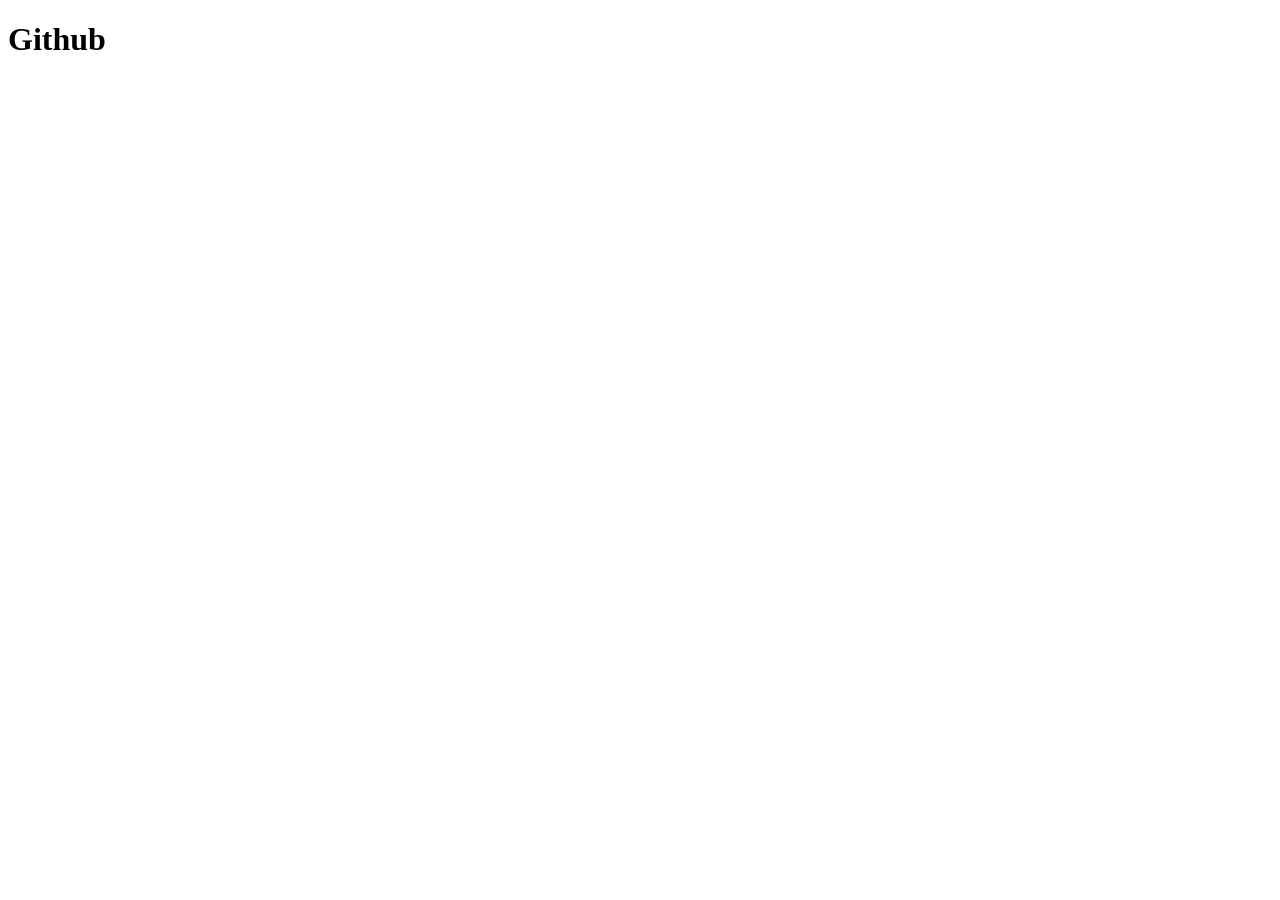
==== index.html @ 8daf271f "Create index.html" ====
<!DOCTYPE html>
<html lang="en">
<head>
    <meta charset="UTF-8">
    <meta name="viewport" content="width=device-width, initial-scale=1.0">
    <title>Document</title>
</head>
<body>
    <h1>Github</h1>
</body>
</html>
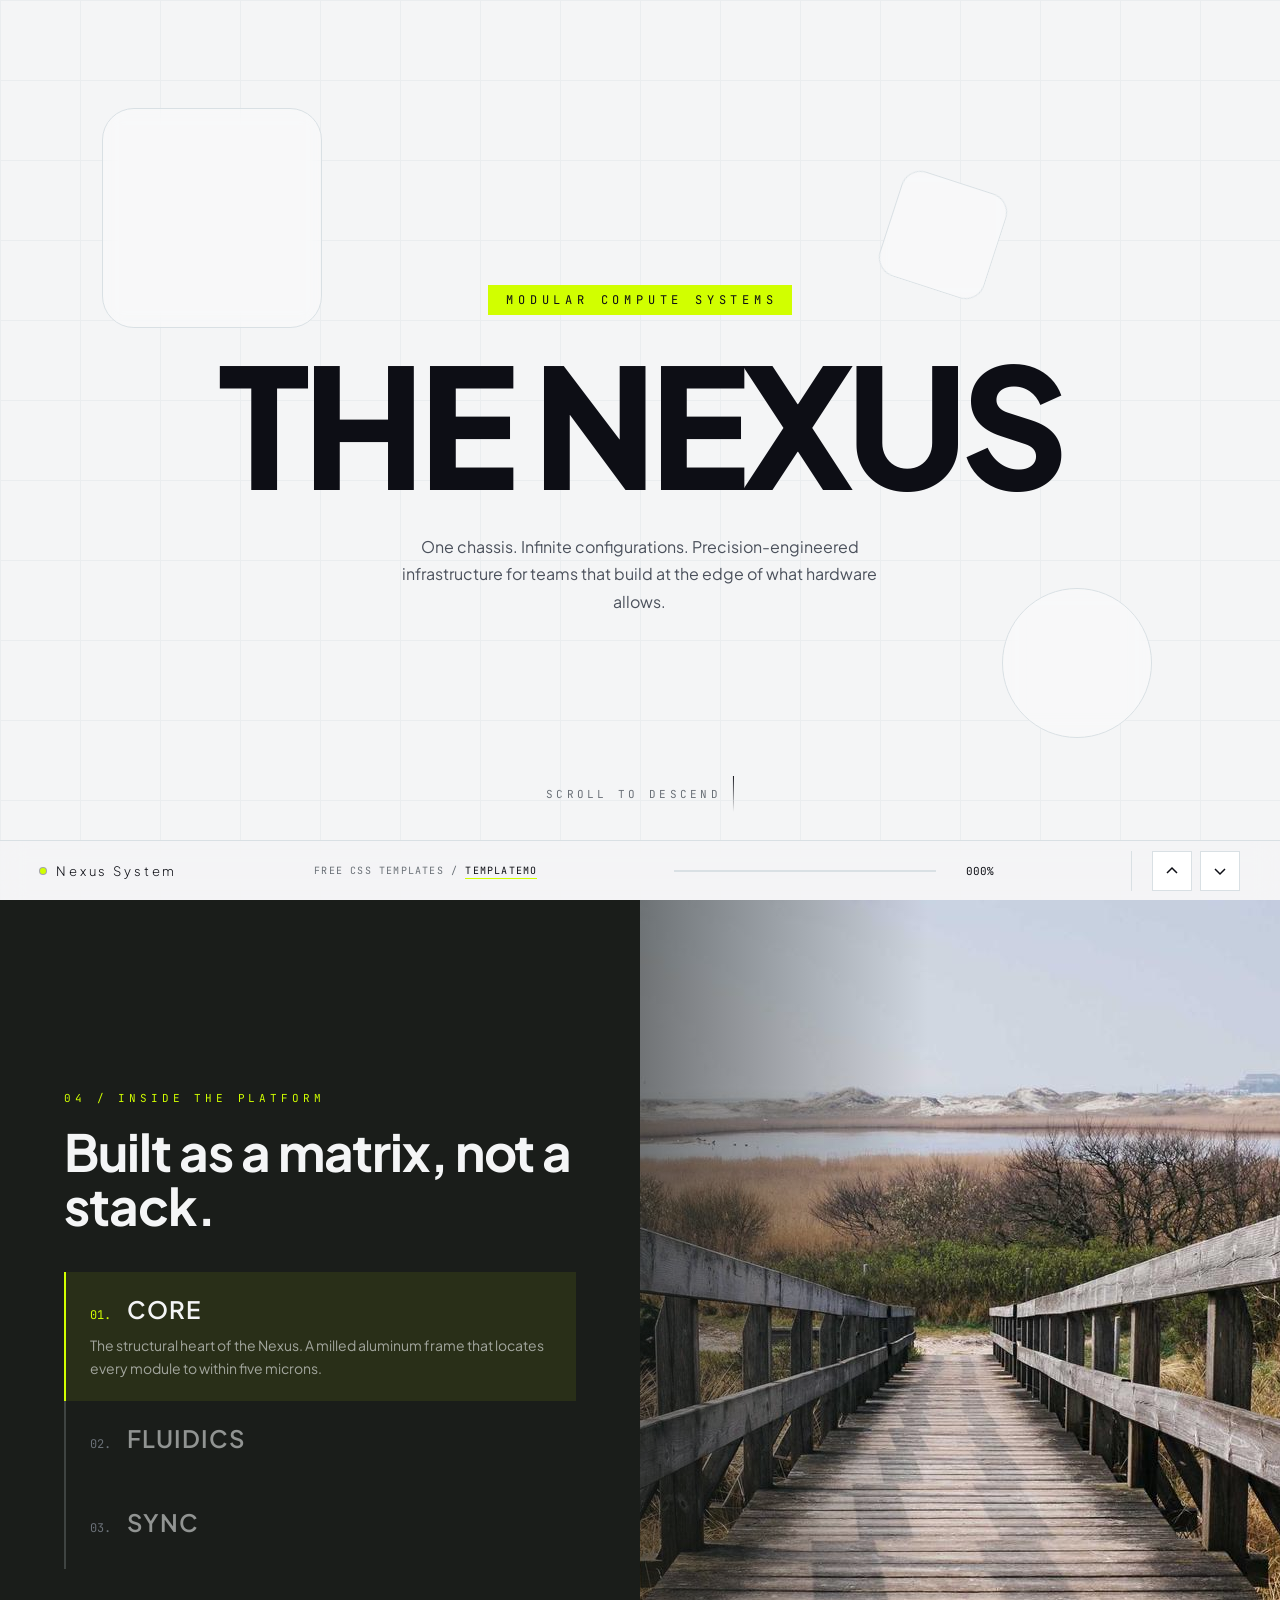
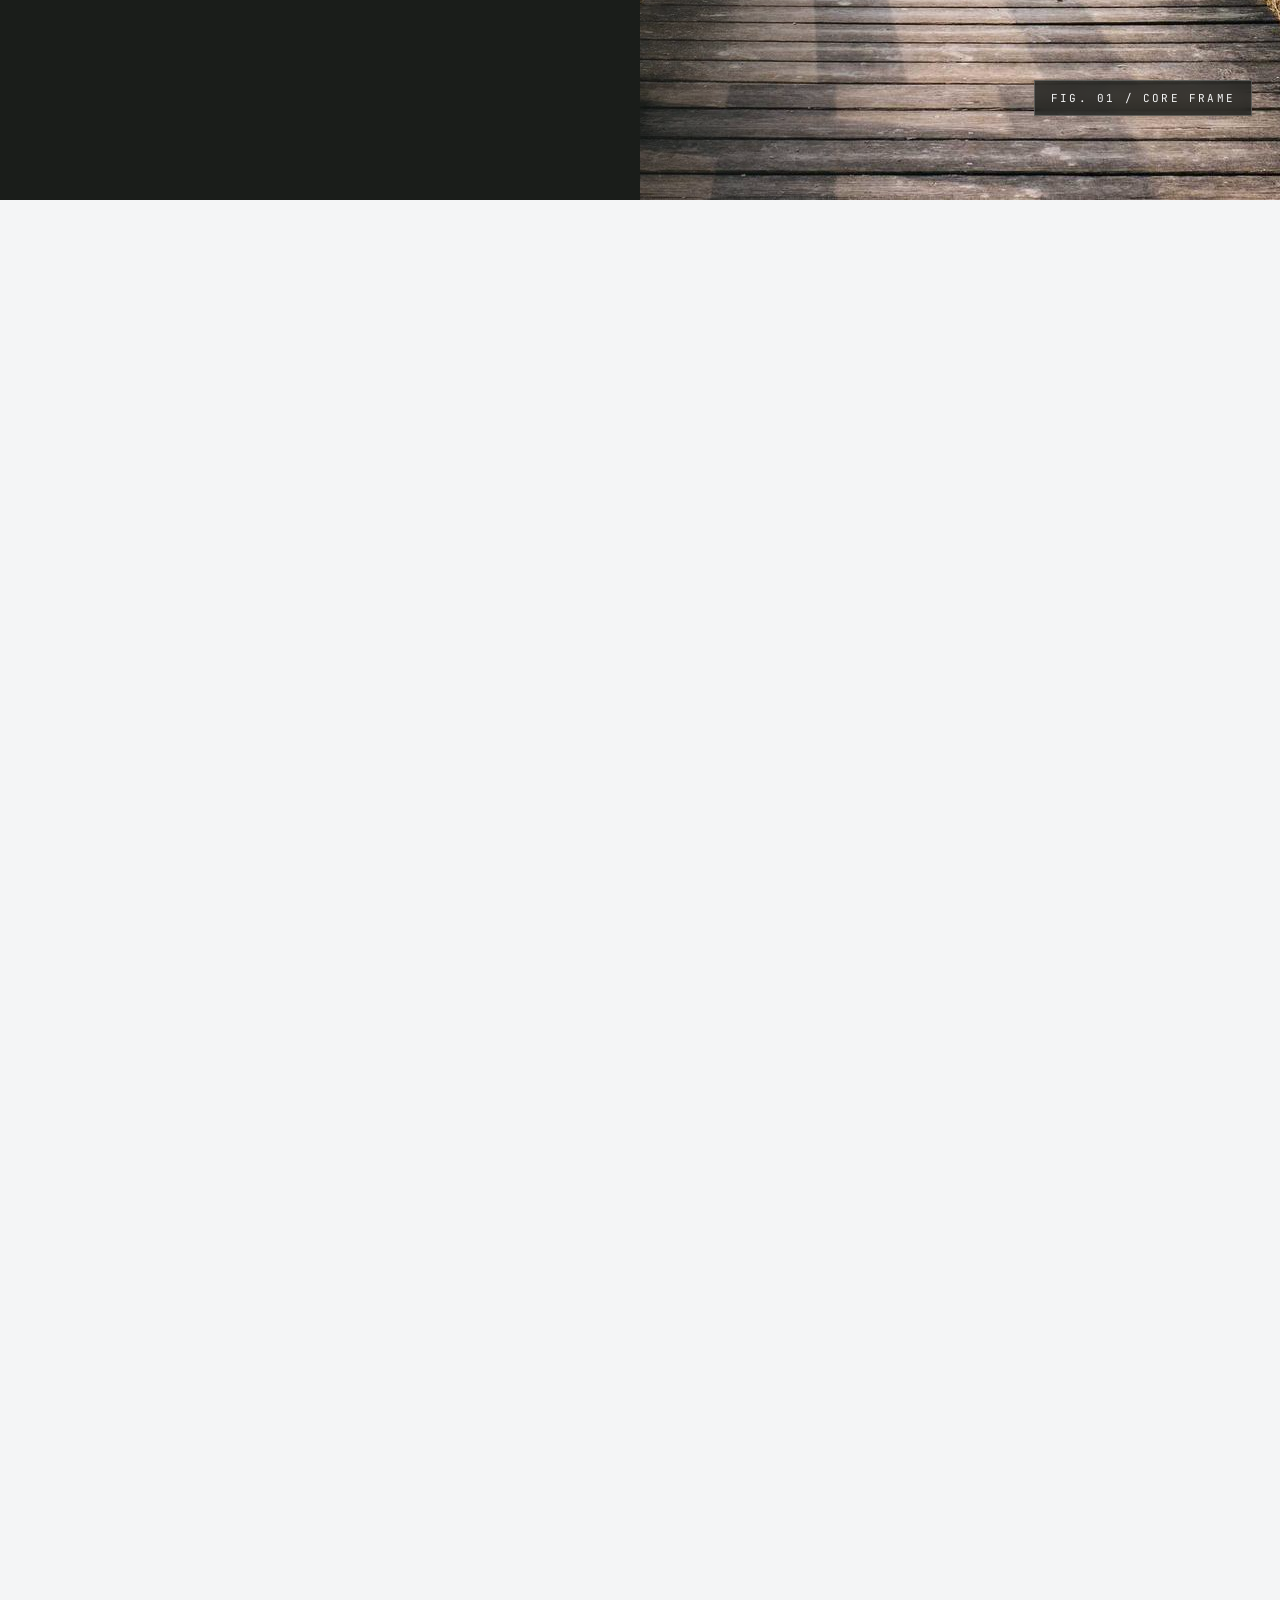
==== commit 8ae251d6: "Index Updated ! Rahul" ====
--- a/index.html
+++ b/index.html
@@ -1,11 +1,171 @@
 <!DOCTYPE html>
+<!--
+  Nexus System Template
+  https://templatemo.com/tm-629-nexus-system
+-->
 <html lang="en">
 <head>
-    <meta charset="UTF-8">
-    <meta name="viewport" content="width=device-width, initial-scale=1.0">
-    <title>Document</title>
+<meta charset="UTF-8">
+<meta name="viewport" content="width=device-width, initial-scale=1.0">
+<title>Nexus System - Industrial Tech HTML Template</title>
+<meta name="description" content="The Nexus is a Z-Depth scroll-stacking industrial tech template with a brushed titanium and acid volt design system.">
+<link rel="preconnect" href="https://fonts.googleapis.com">
+<link rel="preconnect" href="https://fonts.gstatic.com" crossorigin>
+<link href="https://fonts.googleapis.com/css2?family=Plus+Jakarta+Sans:wght@300;400;500;600;700;800&family=JetBrains+Mono:wght@400;500;700&display=swap" rel="stylesheet">
+<link rel="stylesheet" href="templatemo-629-nexus-style.css">
 </head>
 <body>
-    <h1>Github</h1>
+
+<div class="scroll-spacer" aria-hidden="true"></div>
+
+<!-- card 1: the floating hero -->
+<section class="zcard card-hero" data-card="1">
+  <div class="hero-grid" aria-hidden="true"></div>
+  <div class="glass-shape glass-a" aria-hidden="true"></div>
+  <div class="glass-shape glass-b" aria-hidden="true"></div>
+  <div class="glass-shape glass-c" aria-hidden="true"></div>
+  <div class="hero-stage">
+    <p class="hero-eyebrow">Modular Compute Systems</p>
+    <h1 class="hero-title">THE NEXUS</h1>
+    <p class="hero-sub">One chassis. Infinite configurations. Precision-engineered infrastructure for teams that build at the edge of what hardware allows.</p>
+  </div>
+  <div class="hero-scroll-hint">Scroll to descend</div>
+</section>
+
+<!-- card 2: the engineered image overlay -->
+<section class="zcard card-macro" data-card="2">
+  <img class="macro-img" src="images/nexus-macro.jpg" alt="Macro view of the Nexus core module">
+  <div class="macro-shade" aria-hidden="true"></div>
+  <div class="crosshair-v" aria-hidden="true"></div>
+  <div class="crosshair-h" aria-hidden="true"></div>
+  <div class="node-dot" aria-hidden="true"></div>
+  <div class="node-box">
+    <p class="node-box-tag">NODE / NX-07 TELEMETRY</p>
+    <div class="node-stat"><span>EFFICIENCY</span><span>98.4%</span></div>
+    <div class="node-stat"><span>THERMAL DELTA</span><span>-12.6 C</span></div>
+    <div class="node-stat"><span>SYNC LATENCY</span><span>0.8 ms</span></div>
+  </div>
+  <div class="macro-caption">
+    <span class="mono">02 / Engineered in the open</span>
+    <h2>Every micron is accounted for.</h2>
+  </div>
+</section>
+
+<!-- card 3: the kinetic accordion fold -->
+<section class="zcard card-fold" data-card="3">
+  <div class="fold-head">
+    <h2>Four systems. One spine.</h2>
+    <span class="mono">03 / Hover or tap a column</span>
+  </div>
+  <div class="accordion" id="accordion">
+    <button class="slice" type="button" aria-expanded="false">
+      <img class="slice-img" src="images/nexus-core.jpg" alt="Core processing array">
+      <div class="slice-shade" aria-hidden="true"></div>
+      <div class="slice-idle">
+        <span class="slice-num">A.01</span>
+        <span class="slice-idle-title">Core Array</span>
+        <span class="slice-num" aria-hidden="true">+</span>
+      </div>
+      <div class="slice-reveal">
+        <span class="mono">A.01 / Compute</span>
+        <h3>Core Array</h3>
+        <p>Sixty-four hot-swappable compute blades aligned on a single coherent fabric, tuned for sustained full-load operation.</p>
+      </div>
+    </button>
+    <button class="slice" type="button" aria-expanded="false">
+      <img class="slice-img" src="images/nexus-flux.jpg" alt="Liquid cooling fluidics loop">
+      <div class="slice-shade" aria-hidden="true"></div>
+      <div class="slice-idle">
+        <span class="slice-num">A.02</span>
+        <span class="slice-idle-title">Fluidics</span>
+        <span class="slice-num" aria-hidden="true">+</span>
+      </div>
+      <div class="slice-reveal">
+        <span class="mono">A.02 / Thermal</span>
+        <h3>Fluidics Loop</h3>
+        <p>A sealed dielectric loop moves heat away from silicon at the source, holding the entire rack within a two degree band.</p>
+      </div>
+    </button>
+    <button class="slice" type="button" aria-expanded="false">
+      <img class="slice-img" src="images/nexus-grid.jpg" alt="Power distribution grid">
+      <div class="slice-shade" aria-hidden="true"></div>
+      <div class="slice-idle">
+        <span class="slice-num">A.03</span>
+        <span class="slice-idle-title">Power Grid</span>
+        <span class="slice-num" aria-hidden="true">+</span>
+      </div>
+      <div class="slice-reveal">
+        <span class="mono">A.03 / Energy</span>
+        <h3>Power Grid</h3>
+        <p>Redundant busbars and solid-state switching deliver clean power with zero transfer time when a feed drops.</p>
+      </div>
+    </button>
+    <button class="slice" type="button" aria-expanded="false">
+      <img class="slice-img" src="images/nexus-sync.jpg" alt="Optical interconnect sync layer">
+      <div class="slice-shade" aria-hidden="true"></div>
+      <div class="slice-idle">
+        <span class="slice-num">A.04</span>
+        <span class="slice-idle-title">Sync Layer</span>
+        <span class="slice-num" aria-hidden="true">+</span>
+      </div>
+      <div class="slice-reveal">
+        <span class="mono">A.04 / Network</span>
+        <h3>Sync Layer</h3>
+        <p>Optical interconnects keep every node phase-locked, so distributed workloads behave like a single machine.</p>
+      </div>
+    </button>
+  </div>
+</section>
+
+<!-- card 4: the matrix tabs and signature -->
+<section class="zcard card-matrix" data-card="4">
+  <div class="matrix-left">
+    <p class="mono-tag">04 / Inside the platform</p>
+    <h2>Built as a matrix, not a stack.</h2>
+    <div class="matrix-tabs">
+      <button class="matrix-tab active" type="button" data-goto="core" aria-selected="true">
+        <span class="tab-line"><span class="tab-num">01.</span><span class="tab-name">CORE</span></span>
+        <p>The structural heart of the Nexus. A milled aluminum frame that locates every module to within five microns.</p>
+      </button>
+      <button class="matrix-tab" type="button" data-goto="fluidics" aria-selected="false">
+        <span class="tab-line"><span class="tab-num">02.</span><span class="tab-name">FLUIDICS</span></span>
+        <p>Quick-disconnect manifolds route coolant through the chassis without a single exposed line.</p>
+      </button>
+      <button class="matrix-tab" type="button" data-goto="sync" aria-selected="false">
+        <span class="tab-line"><span class="tab-num">03.</span><span class="tab-name">SYNC</span></span>
+        <p>A dedicated timing plane distributes a single clock to all nodes, end to end, rack to rack.</p>
+      </button>
+    </div>
+  </div>
+  <div class="matrix-right">
+    <img class="matrix-img active" data-panel="core" src="images/nexus-tab-core.jpg" alt="The Nexus core frame">
+    <img class="matrix-img" data-panel="fluidics" src="images/nexus-tab-fluidics.jpg" alt="The Nexus fluidics manifold">
+    <img class="matrix-img" data-panel="sync" src="images/nexus-tab-sync.jpg" alt="The Nexus sync timing plane">
+    <div class="matrix-img-shade" aria-hidden="true"></div>
+    <div class="matrix-caption" id="matrixCaption">FIG. 01 / CORE FRAME</div>
+  </div>
+</section>
+
+<!-- permanent hud signature bar -->
+<footer class="hud">
+  <a class="hud-brand" href="https://www.templatemo.com/tm-629-nexus-system" target="_blank" rel="nofollow noopener">
+    <span class="dot" aria-hidden="true"></span>Nexus System
+  </a>
+  <span class="hud-credit">FREE CSS TEMPLATES / <a href="https://templatemo.com" target="_blank" rel="nofollow noopener">TEMPLATEMO</a></span>
+  <div class="hud-progress">
+    <div class="hud-track"><div class="hud-fill" id="hudFill"></div></div>
+    <span class="hud-pct" id="hudPct">000%</span>
+  </div>
+  <div class="hud-nav">
+    <button class="hud-arrow" id="navUp" type="button" aria-label="Previous section">
+      <svg viewBox="0 0 14 14" fill="none" xmlns="http://www.w3.org/2000/svg" aria-hidden="true"><path d="M2 9L7 4L12 9" stroke="currentColor" stroke-width="1.5"/></svg>
+    </button>
+    <button class="hud-arrow" id="navDown" type="button" aria-label="Next section">
+      <svg viewBox="0 0 14 14" fill="none" xmlns="http://www.w3.org/2000/svg" aria-hidden="true"><path d="M2 5L7 10L12 5" stroke="currentColor" stroke-width="1.5"/></svg>
+    </button>
+  </div>
+</footer>
+
+<script src="templatemo-629-nexus-script.js"></script>
 </body>
 </html>
--- a/templatemo-629-nexus-style.css
+++ b/templatemo-629-nexus-style.css
@@ -0,0 +1,698 @@
+/*
+  Nexus System Template
+  https://templatemo.com/tm-629-nexus-system
+*/
+
+:root {
+  --titanium: #F4F5F6; /* brushed titanium, cool metallic light grey */
+  --carbon: #0D0E15; /* carbon matte, deep light-absorbing dark */
+  --volt: #D1FF00; /* acid volt, electric neon accent */
+  --steel: #D9E0E4; /* muted steel lines and borders */
+  --graphite: #1A1D1A; /* deep graphite grey with a whisper of green */
+  --white: #FFFFFF;
+  --hud-h: 60px;
+  --ease-silk: cubic-bezier(0.16, 1, 0.3, 1);
+}
+
+* { margin: 0; padding: 0; box-sizing: border-box; }
+
+html { scroll-behavior: auto; }
+
+body {
+  font-family: 'Plus Jakarta Sans', sans-serif;
+  background: var(--titanium);
+  color: var(--carbon);
+  overflow-x: hidden;
+  -webkit-font-smoothing: antialiased;
+}
+
+img { display: block; max-width: 100%; }
+
+a { color: inherit; text-decoration: none; }
+
+button { font-family: inherit; border: none; background: none; cursor: pointer; color: inherit; }
+
+.mono { font-family: 'JetBrains Mono', monospace; }
+
+/* ---------- scroll spacer creates the 400vh track ---------- */
+.scroll-spacer { height: 400vh; }
+
+/* ---------- z-depth card engine ---------- */
+.zcard {
+  position: fixed;
+  top: 0;
+  left: 0;
+  width: 100vw;
+  height: 100vh;
+  height: 100svh;
+  transform-origin: top center;
+  will-change: transform, opacity;
+  overflow: hidden;
+}
+
+.zcard[data-card="1"] { z-index: 10; }
+.zcard[data-card="2"] { z-index: 20; transform: translateY(100%); }
+.zcard[data-card="3"] { z-index: 30; transform: translateY(100%); }
+.zcard[data-card="4"] { z-index: 40; transform: translateY(100%); }
+
+/* ---------- card 1: the floating hero ---------- */
+.card-hero {
+  background: var(--titanium);
+  display: flex;
+  align-items: center;
+  justify-content: center;
+}
+
+.hero-stage {
+  position: relative;
+  text-align: center;
+  z-index: 5;
+  padding: 0 24px;
+}
+
+.hero-eyebrow {
+  font-family: 'JetBrains Mono', monospace;
+  font-size: 12px;
+  letter-spacing: 0.4em;
+  text-transform: uppercase;
+  color: var(--carbon);
+  background: var(--volt);
+  display: inline-block;
+  padding: 7px 14px 7px 18px;
+  margin-bottom: 28px;
+}
+
+.hero-title {
+  font-size: clamp(56px, 13vw, 180px);
+  font-weight: 800;
+  letter-spacing: -0.04em;
+  line-height: 0.95;
+  color: var(--carbon);
+}
+
+.hero-sub {
+  margin: 32px auto 0;
+  max-width: 480px;
+  font-size: 16px;
+  font-weight: 400;
+  line-height: 1.7;
+  color: #4B515C;
+}
+
+.hero-scroll-hint {
+  position: absolute;
+  bottom: calc(var(--hud-h) + 28px);
+  left: 50%;
+  transform: translateX(-50%);
+  font-family: 'JetBrains Mono', monospace;
+  font-size: 11px;
+  letter-spacing: 0.3em;
+  text-transform: uppercase;
+  color: #6A7077;
+  display: flex;
+  align-items: center;
+  gap: 12px;
+}
+
+.hero-scroll-hint::after {
+  content: "";
+  width: 1px;
+  height: 36px;
+  background: linear-gradient(to bottom, var(--carbon), transparent);
+  animation: hint-drop 2.2s var(--ease-silk) infinite;
+}
+
+@keyframes hint-drop {
+  0% { transform: scaleY(0); transform-origin: top; }
+  55% { transform: scaleY(1); transform-origin: top; }
+  56% { transform-origin: bottom; }
+  100% { transform: scaleY(0); transform-origin: bottom; }
+}
+
+/* floating translucent glass shapes */
+.glass-shape {
+  position: absolute;
+  backdrop-filter: blur(10px);
+  -webkit-backdrop-filter: blur(10px);
+  background: rgba(255, 255, 255, 0.35);
+  border: 1px solid var(--steel);
+  z-index: 2;
+}
+
+.glass-a {
+  width: 220px;
+  height: 220px;
+  top: 12%;
+  left: 8%;
+  border-radius: 32px;
+  animation: bob-a 9s ease-in-out infinite;
+}
+
+.glass-b {
+  width: 150px;
+  height: 150px;
+  bottom: 18%;
+  right: 10%;
+  border-radius: 50%;
+  animation: bob-b 7s ease-in-out infinite;
+}
+
+.glass-c {
+  width: 110px;
+  height: 110px;
+  top: 20%;
+  right: 22%;
+  border-radius: 20px;
+  transform: rotate(18deg);
+  animation: bob-c 11s ease-in-out infinite;
+}
+
+@keyframes bob-a {
+  0%, 100% { transform: translateY(0); }
+  50% { transform: translateY(-26px); }
+}
+
+@keyframes bob-b {
+  0%, 100% { transform: translateY(0); }
+  50% { transform: translateY(22px); }
+}
+
+@keyframes bob-c {
+  0%, 100% { transform: translateY(0) rotate(18deg); }
+  50% { transform: translateY(-18px) rotate(24deg); }
+}
+
+/* faint engineering grid behind the hero */
+.hero-grid {
+  position: absolute;
+  inset: 0;
+  background-image: linear-gradient(var(--steel) 1px, transparent 1px), linear-gradient(90deg, var(--steel) 1px, transparent 1px);
+  background-size: 80px 80px;
+  opacity: 0.35;
+  z-index: 1;
+}
+
+/* ---------- card 2: the engineered image overlay ---------- */
+.card-macro { background: var(--carbon); }
+
+.macro-img {
+  position: absolute;
+  inset: 0;
+  width: 100%;
+  height: 100%;
+  object-fit: cover;
+}
+
+.macro-shade {
+  position: absolute;
+  inset: 0;
+  background: linear-gradient(to bottom, rgba(13, 14, 21, 0.25), rgba(13, 14, 21, 0.05) 40%, rgba(13, 14, 21, 0.35));
+}
+
+.crosshair-v, .crosshair-h { position: absolute; background: rgba(255, 255, 255, 0.4); }
+
+.crosshair-v { top: 0; bottom: 0; left: 62%; width: 1px; }
+
+.crosshair-h { left: 0; right: 0; top: 40%; height: 1px; }
+
+.node-dot {
+  position: absolute;
+  left: 62%;
+  top: 40%;
+  width: 12px;
+  height: 12px;
+  border-radius: 50%;
+  background: var(--volt);
+  transform: translate(-50%, -50%);
+  box-shadow: 0 0 0 6px rgba(209, 255, 0, 0.25), 0 0 24px 4px rgba(209, 255, 0, 0.8);
+  animation: node-pulse 2.6s ease-in-out infinite;
+}
+
+@keyframes node-pulse {
+  0%, 100% { box-shadow: 0 0 0 6px rgba(209, 255, 0, 0.25), 0 0 24px 4px rgba(209, 255, 0, 0.8); }
+  50% { box-shadow: 0 0 0 12px rgba(209, 255, 0, 0.12), 0 0 36px 8px rgba(209, 255, 0, 0.95); }
+}
+
+.node-box {
+  position: absolute;
+  left: calc(62% + 28px);
+  top: calc(40% + 28px);
+  width: 280px;
+  max-width: calc(100vw - 48px);
+  background: rgba(13, 14, 21, 0.85);
+  backdrop-filter: blur(8px);
+  -webkit-backdrop-filter: blur(8px);
+  border: 1px solid rgba(217, 224, 228, 0.3);
+  color: var(--titanium);
+  padding: 20px;
+}
+
+.node-box-tag {
+  font-family: 'JetBrains Mono', monospace;
+  font-size: 10px;
+  letter-spacing: 0.3em;
+  color: var(--volt);
+  margin-bottom: 14px;
+}
+
+.node-stat {
+  display: flex;
+  justify-content: space-between;
+  font-family: 'JetBrains Mono', monospace;
+  font-size: 12px;
+  padding: 8px 0;
+  border-bottom: 1px solid rgba(217, 224, 228, 0.15);
+}
+
+.node-stat:last-child { border-bottom: none; }
+
+.node-stat span:last-child { color: #E3FF7A; }
+
+.macro-caption {
+  position: absolute;
+  left: 40px;
+  bottom: calc(var(--hud-h) + 36px);
+  color: var(--titanium);
+  max-width: 420px;
+}
+
+.macro-caption .mono {
+  font-size: 11px;
+  letter-spacing: 0.35em;
+  text-transform: uppercase;
+  color: #E3FF7A;
+  display: block;
+  margin-bottom: 14px;
+}
+
+.macro-caption h2 {
+  font-size: clamp(28px, 4vw, 48px);
+  font-weight: 700;
+  letter-spacing: -0.02em;
+  line-height: 1.1;
+}
+
+/* ---------- card 3: the kinetic accordion fold ---------- */
+.card-fold { background: var(--white); display: flex; flex-direction: column; }
+
+.fold-head {
+  padding: 28px 40px 0;
+  display: flex;
+  justify-content: space-between;
+  align-items: baseline;
+  gap: 16px;
+}
+
+.fold-head h2 { font-size: clamp(22px, 3vw, 34px); font-weight: 700; letter-spacing: -0.02em; }
+
+.fold-head .mono { font-size: 11px; letter-spacing: 0.3em; text-transform: uppercase; color: #6A7077; }
+
+.accordion {
+  flex: 1;
+  display: flex;
+  width: 100%;
+  margin-top: 24px;
+  border-top: 1px solid var(--steel);
+}
+
+.slice {
+  position: relative;
+  flex: 1 1 0;
+  min-width: 0;
+  overflow: hidden;
+  border-right: 1px solid var(--steel);
+  background: var(--white);
+  transition: flex-grow 1.2s var(--ease-silk);
+  cursor: pointer;
+  text-align: left;
+  padding: 0;
+}
+
+.slice:last-child { border-right: none; }
+
+.slice.active { flex-grow: 3.7; }
+
+.slice-img {
+  position: absolute;
+  inset: 0;
+  width: 100%;
+  height: 100%;
+  object-fit: cover;
+  opacity: 0;
+  transform: scale(1.06);
+  transition: opacity 1.2s var(--ease-silk), transform 1.2s var(--ease-silk);
+}
+
+.slice.active .slice-img { opacity: 1; transform: scale(1); }
+
+.slice-shade {
+  position: absolute;
+  inset: 0;
+  background: linear-gradient(to top, rgba(13, 14, 21, 0.75), rgba(13, 14, 21, 0) 55%);
+  opacity: 0;
+  transition: opacity 1.2s var(--ease-silk);
+}
+
+.slice.active .slice-shade { opacity: 1; }
+
+.slice-idle {
+  position: absolute;
+  inset: 0;
+  display: flex;
+  flex-direction: column;
+  justify-content: space-between;
+  padding: 28px 0 calc(var(--hud-h) + 28px);
+  align-items: center;
+  transition: opacity 0.6s var(--ease-silk);
+}
+
+.slice.active .slice-idle { opacity: 0; }
+
+.slice-num {
+  font-family: 'JetBrains Mono', monospace;
+  font-size: 12px;
+  color: var(--carbon);
+  letter-spacing: 0.2em;
+}
+
+.slice-idle-title {
+  writing-mode: vertical-rl;
+  font-size: clamp(16px, 2vw, 22px);
+  font-weight: 600;
+  letter-spacing: 0.12em;
+  text-transform: uppercase;
+  color: var(--carbon);
+}
+
+.slice-reveal {
+  position: absolute;
+  left: 28px;
+  right: 28px;
+  bottom: calc(var(--hud-h) + 28px);
+  color: var(--titanium);
+  opacity: 0;
+  transform: translateY(16px);
+  transition: opacity 1.2s var(--ease-silk), transform 1.2s var(--ease-silk);
+}
+
+.slice.active .slice-reveal { opacity: 1; transform: translateY(0); }
+
+.slice-reveal .mono {
+  font-size: 10px;
+  letter-spacing: 0.3em;
+  text-transform: uppercase;
+  color: #E3FF7A;
+  display: block;
+  margin-bottom: 10px;
+}
+
+.slice-reveal h3 { font-size: clamp(20px, 2.6vw, 32px); font-weight: 700; letter-spacing: -0.01em; margin-bottom: 10px; white-space: nowrap; }
+
+.slice-reveal p { font-size: 14px; line-height: 1.6; max-width: 380px; color: rgba(244, 245, 246, 0.85); }
+
+.slice:focus-visible { outline: 2px solid var(--carbon); outline-offset: -2px; }
+
+/* ---------- card 4: the matrix tabs and signature ---------- */
+.card-matrix {
+  background: var(--graphite);
+  color: var(--titanium);
+  display: grid;
+  grid-template-columns: 1fr 1fr;
+}
+
+.matrix-left {
+  display: flex;
+  flex-direction: column;
+  justify-content: center;
+  padding: 60px clamp(28px, 5vw, 80px) calc(var(--hud-h) + 40px);
+}
+
+.matrix-left .mono-tag {
+  font-family: 'JetBrains Mono', monospace;
+  font-size: 11px;
+  letter-spacing: 0.35em;
+  text-transform: uppercase;
+  color: var(--volt);
+  margin-bottom: 20px;
+}
+
+.matrix-left h2 {
+  font-size: clamp(30px, 4vw, 52px);
+  font-weight: 700;
+  letter-spacing: -0.02em;
+  line-height: 1.05;
+  margin-bottom: 40px;
+}
+
+.matrix-tab {
+  display: block;
+  width: 100%;
+  text-align: left;
+  padding: 22px 24px;
+  border-left: 2px solid rgba(217, 224, 228, 0.2);
+  transition: border-color 0.5s var(--ease-silk), background 0.5s var(--ease-silk);
+}
+
+.matrix-tab .tab-line {
+  display: flex;
+  align-items: baseline;
+  gap: 16px;
+}
+
+.matrix-tab .tab-num {
+  font-family: 'JetBrains Mono', monospace;
+  font-size: 12px;
+  color: #6A7077;
+  transition: color 0.5s var(--ease-silk);
+}
+
+.matrix-tab .tab-name {
+  font-size: clamp(18px, 2vw, 24px);
+  font-weight: 600;
+  letter-spacing: 0.04em;
+  color: rgba(244, 245, 246, 0.55);
+  transition: color 0.5s var(--ease-silk);
+}
+
+.matrix-tab p {
+  margin-top: 10px;
+  font-size: 14px;
+  line-height: 1.6;
+  color: rgba(244, 245, 246, 0.6);
+  max-height: 0;
+  overflow: hidden;
+  opacity: 0;
+  transition: max-height 0.7s var(--ease-silk), opacity 0.7s var(--ease-silk);
+}
+
+.matrix-tab.active {
+  border-left-color: var(--volt);
+  background: rgba(209, 255, 0, 0.08);
+}
+
+.matrix-tab.active .tab-num { color: var(--volt); }
+
+.matrix-tab.active .tab-name { color: var(--titanium); }
+
+.matrix-tab.active p { max-height: 120px; opacity: 1; }
+
+.matrix-tab:focus-visible { outline: 2px solid var(--volt); outline-offset: -2px; }
+
+.matrix-right { position: relative; overflow: hidden; }
+
+.matrix-img {
+  position: absolute;
+  inset: 0;
+  width: 100%;
+  height: 100%;
+  object-fit: cover;
+  opacity: 0;
+  transform: scale(1.05);
+  transition: opacity 1s var(--ease-silk), transform 1.4s var(--ease-silk);
+}
+
+.matrix-img.active { opacity: 1; transform: scale(1); }
+
+.matrix-img-shade {
+  position: absolute;
+  inset: 0;
+  background: linear-gradient(to right, rgba(26, 29, 26, 0.55), rgba(26, 29, 26, 0) 45%);
+  pointer-events: none;
+}
+
+.matrix-caption {
+  position: absolute;
+  right: 28px;
+  bottom: calc(var(--hud-h) + 24px);
+  font-family: 'JetBrains Mono', monospace;
+  font-size: 11px;
+  letter-spacing: 0.2em;
+  color: var(--titanium);
+  background: rgba(26, 29, 26, 0.78);
+  backdrop-filter: blur(6px);
+  -webkit-backdrop-filter: blur(6px);
+  border: 1px solid rgba(217, 224, 228, 0.25);
+  padding: 10px 16px;
+}
+
+/* ---------- the permanent hud signature bar ---------- */
+.hud {
+  position: fixed;
+  left: 0;
+  right: 0;
+  bottom: 0;
+  height: var(--hud-h);
+  z-index: 9999;
+  display: flex;
+  align-items: center;
+  justify-content: space-between;
+  gap: 24px;
+  padding: 0 clamp(20px, 4vw, 40px);
+  background: rgba(244, 245, 246, 0.82);
+  backdrop-filter: blur(12px);
+  -webkit-backdrop-filter: blur(12px);
+  border-top: 1px solid var(--steel);
+}
+
+.hud-brand {
+  font-weight: 300;
+  letter-spacing: 0.22em;
+  font-size: 13px;
+  color: var(--carbon);
+  display: flex;
+  align-items: center;
+  gap: 10px;
+  white-space: nowrap;
+}
+
+.hud-brand .dot {
+  width: 6px;
+  height: 6px;
+  border-radius: 50%;
+  background: var(--volt);
+  box-shadow: 0 0 0 1px rgba(13, 14, 21, 0.35);
+}
+
+.hud-credit {
+  font-family: 'JetBrains Mono', monospace;
+  font-size: 10px;
+  letter-spacing: 0.12em;
+  color: #6A7077;
+  white-space: nowrap;
+}
+
+.hud-credit a { color: var(--carbon); border-bottom: 1px solid var(--volt); padding-bottom: 1px; }
+
+.hud-progress {
+  flex: 1;
+  max-width: 320px;
+  display: flex;
+  align-items: center;
+  gap: 14px;
+}
+
+.hud-track {
+  flex: 1;
+  height: 2px;
+  background: var(--steel);
+  position: relative;
+  overflow: hidden;
+}
+
+.hud-fill {
+  position: absolute;
+  left: 0;
+  top: 0;
+  bottom: 0;
+  width: 0%;
+  background: var(--volt);
+}
+
+.hud-pct {
+  font-family: 'JetBrains Mono', monospace;
+  font-size: 11px;
+  color: var(--carbon);
+  min-width: 44px;
+  text-align: right;
+}
+
+.hud-nav {
+  display: flex;
+  align-items: center;
+  gap: 8px;
+  padding-left: 20px;
+  border-left: 1px solid var(--steel);
+}
+
+.hud-arrow {
+  width: 40px;
+  height: 40px;
+  display: flex;
+  align-items: center;
+  justify-content: center;
+  border: 1px solid var(--steel);
+  background: var(--white);
+  color: var(--carbon);
+  transition: background 0.4s var(--ease-silk), border-color 0.4s var(--ease-silk), color 0.4s var(--ease-silk), opacity 0.4s var(--ease-silk);
+}
+
+.hud-arrow svg { width: 14px; height: 14px; display: block; }
+
+.hud-arrow:hover:not(:disabled) {
+  background: var(--volt);
+  border-color: var(--carbon);
+  color: var(--carbon);
+}
+
+.hud-arrow:disabled { opacity: 0.3; cursor: default; }
+
+.hud-arrow:focus-visible { outline: 2px solid var(--carbon); outline-offset: 2px; }
+
+/* ---------- responsive ---------- */
+@media (max-width: 900px) {
+  .glass-a { width: 140px; height: 140px; left: 4%; }
+  .glass-b { width: 100px; height: 100px; right: 6%; }
+  .glass-c { width: 80px; height: 80px; right: 12%; }
+  .crosshair-v { left: 50%; }
+  .node-dot { left: 50%; }
+  .node-box { left: 24px; right: 24px; width: auto; top: calc(40% + 28px); }
+  .macro-caption { left: 24px; right: 24px; }
+  .accordion { flex-direction: column; }
+  .slice { border-right: none; border-bottom: 1px solid var(--steel); }
+  .slice:last-child { border-bottom: none; }
+  .slice-idle { flex-direction: row; align-items: center; justify-content: space-between; padding: 0 24px; }
+  .slice-idle-title { writing-mode: horizontal-tb; letter-spacing: 0.08em; }
+  .slice-reveal { left: 24px; right: 24px; bottom: 20px; }
+  .slice-reveal h3 { white-space: normal; }
+  .fold-head { padding: 20px 24px 0; flex-direction: column; gap: 6px; }
+  .accordion { margin-top: 16px; }
+  .card-matrix { grid-template-columns: 1fr; grid-template-rows: auto 1fr; }
+  .matrix-left { padding: 40px 24px 24px; justify-content: flex-start; }
+  .matrix-left h2 { margin-bottom: 20px; }
+  .matrix-tab { padding: 14px 16px; }
+  .matrix-caption { right: 16px; bottom: calc(var(--hud-h) + 16px); }
+  .hud-credit { display: none; }
+  .hud-pct { display: none; }
+}
+
+@media (max-height: 540px) {
+  .hero-title { font-size: clamp(40px, 10vh, 90px); }
+  .hero-sub { display: none; }
+  .matrix-tab p { display: none; }
+}
+
+/* ---------- reduced motion: collapse to a calm static document ---------- */
+@media (prefers-reduced-motion: reduce) {
+  .scroll-spacer { display: none; }
+  .zcard {
+    position: relative;
+    width: 100%;
+    height: auto;
+    min-height: 100vh;
+    transform: none !important;
+    opacity: 1 !important;
+  }
+  .glass-a, .glass-b, .glass-c, .node-dot, .hero-scroll-hint::after { animation: none !important; }
+  .slice, .slice-img, .slice-shade, .slice-reveal, .matrix-img, .matrix-tab p { transition: none !important; }
+  .card-macro, .matrix-right { min-height: 100vh; }
+}
